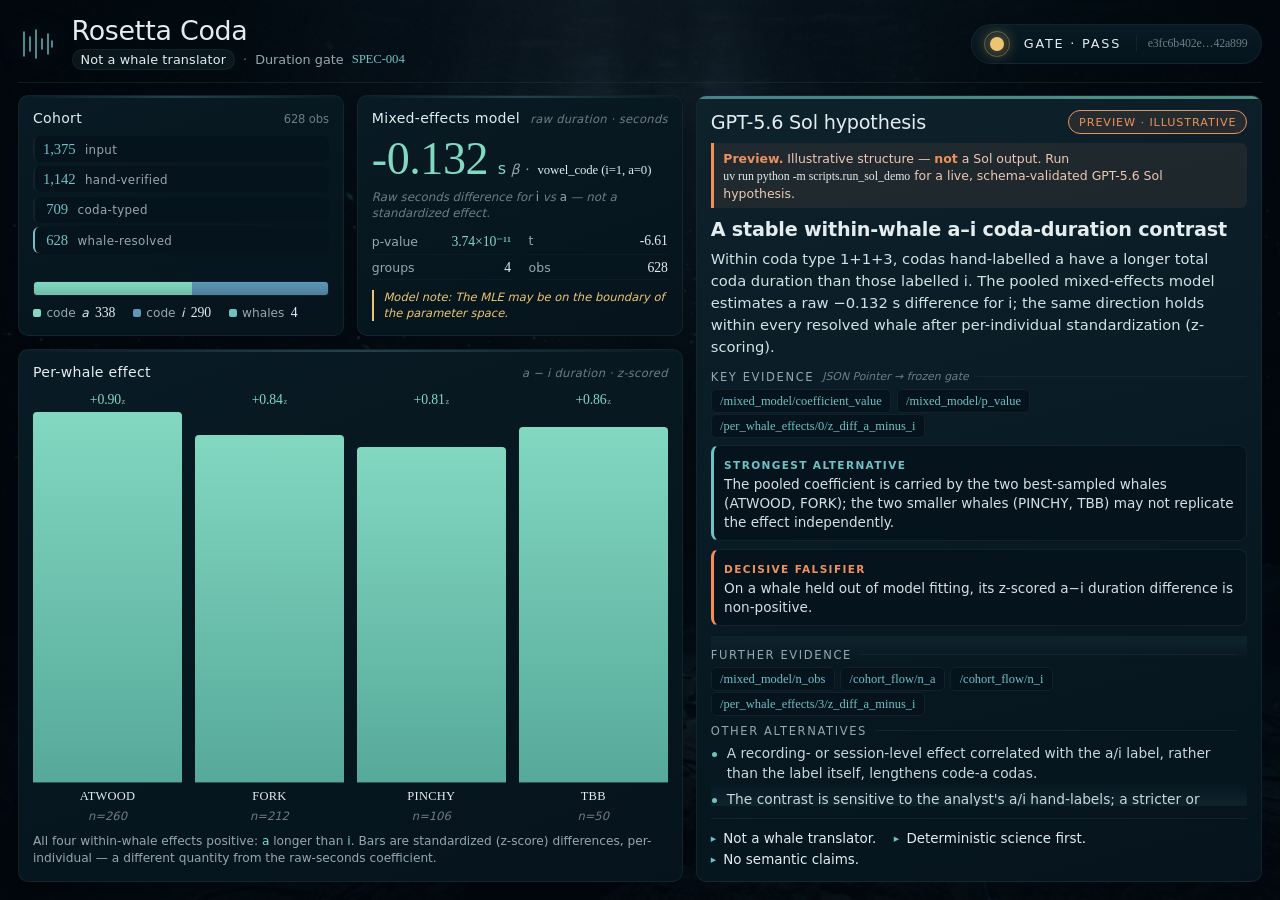
==== demo/index.html @ 7080b171 "feat(demo): Add SOL hypothesis demonstration" ====
<!DOCTYPE html>
<html lang="en">
<head>
  <meta charset="utf-8" />
  <meta name="viewport" content="width=device-width, initial-scale=1" />
  <title>Rosetta Coda — Duration Gate Instrument</title>
  <meta name="description" content="A deterministic duration-gate instrument for sperm-whale coda research. Not a whale translator." />
  <link rel="icon" href="data:image/svg+xml,%3Csvg xmlns='http://www.w3.org/2000/svg' viewBox='0 0 40 40'%3E%3Cg fill='none' stroke='%235fd0c4' stroke-width='2.4' stroke-linecap='round'%3E%3Cline x1='7' y1='9' x2='7' y2='31'/%3E%3Cline x1='15' y1='6' x2='15' y2='34'/%3E%3Cline x1='23' y1='14' x2='23' y2='26'/%3E%3Cline x1='31' y1='10' x2='31' y2='30'/%3E%3C/g%3E%3C/svg%3E" />
  <link rel="stylesheet" href="styles.css" />
</head>
<body>
  <!-- Ambient bioluminescent particles -->
  <div class="particles" aria-hidden="true">
    <span class="particle"></span><span class="particle"></span><span class="particle"></span>
    <span class="particle"></span><span class="particle"></span><span class="particle"></span>
    <span class="particle"></span><span class="particle"></span><span class="particle"></span>
    <span class="particle"></span><span class="particle"></span><span class="particle"></span>
    <span class="particle"></span><span class="particle"></span><span class="particle"></span>
  </div>
  <!-- Whale silhouette — subtle ocean ambiance -->
  <div class="whale-bg" aria-hidden="true"></div>

  <a class="skip-link" href="#hypothesis">Skip to hypothesis</a>

  <main class="instrument" aria-label="Rosetta Coda duration-gate instrument">
    <!-- ══ Masthead ══ -->
    <header class="masthead">
      <div class="ident">
        <span class="ident__mark" aria-hidden="true">
          <svg viewBox="0 0 40 40" width="40" height="40" aria-hidden="true" focusable="false">
            <g fill="none" stroke="currentColor" stroke-width="1.4" stroke-linecap="round">
              <line class="ct-line" x1="6"  y1="8" x2="6"  y2="32" />
              <line class="ct-line" x1="12" y1="13" x2="12" y2="27" />
              <line class="ct-line" x1="18" y1="6" x2="18" y2="34" />
              <line class="ct-line" x1="24" y1="15" x2="24" y2="25" />
              <line class="ct-line" x1="30" y1="10" x2="30" y2="30" />
              <line class="ct-line" x1="34" y1="17" x2="34" y2="23" />
            </g>
          </svg>
        </span>
        <div class="ident__text">
          <h1>Rosetta&nbsp;Coda</h1>
          <p class="ident__sub"><span class="ident__tag">Not a whale translator</span><span class="ident__sep" aria-hidden="true">·</span>Duration gate <span class="mono">SPEC-004</span></p>
        </div>
      </div>

      <div class="status" role="status" aria-live="polite">
        <span class="status__lamp-wrap" data-state="loading" id="lamp-wrap" aria-hidden="true">
          <span class="status__lamp" data-state="loading" aria-hidden="true"></span>
        </span>
        <span class="status__label" id="gate-state-label">Reading artifact…</span>
        <span class="status__hash mono" id="gate-hash" title="Frozen artifact SHA-256">—</span>
      </div>
    </header>

    <!-- ══ Evidence column ══ -->
    <section class="evidence" aria-label="Deterministic evidence">
      <!-- Cohort flow -->
      <article class="panel panel--cohort">
        <h2 class="panel__title">Cohort <span class="panel__meta mono" id="cohort-total">—</span></h2>
        <ol class="funnel" id="funnel" aria-label="Cohort filtering funnel">
          <li class="funnel__step is-skeleton"><span class="funnel__n mono">—</span><span class="funnel__k">input</span></li>
        </ol>
        <div class="split" aria-label="Vowel-code split of the analysed cohort">
          <div class="split__bar" id="split-bar" role="img" aria-label="Vowel split bar">
            <span class="split__seg split__seg--a" id="seg-a" style="flex:1"></span>
            <span class="split__seg split__seg--i" id="seg-i" style="flex:1"></span>
          </div>
          <dl class="split__legend">
            <div><dt><span class="dot dot--a"></span>code <em>a</em></dt><dd class="mono" id="n-a">—</dd></div>
            <div><dt><span class="dot dot--i"></span>code <em>i</em></dt><dd class="mono" id="n-i">—</dd></div>
            <div><dt><span class="dot dot--w"></span>whales</dt><dd class="mono" id="n-groups">—</dd></div>
          </dl>
        </div>
      </article>

      <!-- Mixed model -->
      <article class="panel panel--model">
        <h2 class="panel__title">Mixed-effects model <span class="panel__meta">raw duration · seconds</span></h2>
        <p class="coef">
          <span class="coef__value mono" id="coef-value">—</span>
          <span class="coef__unit"><span class="coef__s">s</span> β&nbsp;·&nbsp;<span id="coef-label" class="mono">vowel code</span></span>
        </p>
        <p class="coef__note">Raw seconds difference for <em>i</em> vs <em>a</em> — not a standardized effect.</p>
        <dl class="stats">
          <div><dt>p-value</dt><dd class="mono" id="p-value">—</dd></div>
          <div><dt>t</dt><dd class="mono" id="t-value">—</dd></div>
          <div><dt>groups</dt><dd class="mono" id="m-groups">—</dd></div>
          <div><dt>obs</dt><dd class="mono" id="m-obs">—</dd></div>
        </dl>
        <p class="warn" id="model-warn" hidden></p>
      </article>

      <!-- Per-whale effects -->
      <article class="panel panel--whales">
        <h2 class="panel__title">Per-whale effect <span class="panel__meta">a − i duration · z-scored</span></h2>
        <div class="whales" id="whales" aria-label="Within-whale a-minus-i standardized duration effects">
          <p class="empty">No whale effects loaded.</p>
        </div>
        <p class="whales__foot">All four within-whale effects positive: <em>a</em> longer than <em>i</em>. Bars are standardized (z-score) differences, per-individual — a different quantity from the raw-seconds coefficient.</p>
      </article>
    </section>

    <!-- ══ Hypothesis column ══ -->
    <section class="hypo" id="hypothesis" aria-label="GPT-5.6 Sol hypothesis">
      <div class="hypo__head">
        <h2>GPT-5.6&nbsp;Sol hypothesis</h2>
        <span class="hypo__origin" id="hypo-origin" data-origin="mock">Preview — no live Sol call yet</span>
      </div>

      <div class="hypo__pinned" id="hypo-pinned">
        <p class="empty">Awaiting evidence…</p>
      </div>

      <div class="hypo__detail" id="hypo-detail" aria-busy="true"></div>

      <div class="creed" aria-label="Instrument principles">
        <span>Not a whale translator.</span>
        <span>Deterministic science first.</span>
        <span>No semantic claims.</span>
      </div>
    </section>
  </main>

  <div class="toast" id="toast" role="alert" hidden></div>

  <script src="app.js" defer></script>
</body>
</html>
---- demo/styles.css ----
/* ══════════════════════════════════════════════════════════════════
   Rosetta Coda — duration-gate instrument
   Aesthetic: CETI-inspired deep ocean hydrophone station.
   Dark abyss, bioluminescent particles, sonar pulse lamp,
   animated click-train identity. Fits one 16:9 viewport.
   ════════════════════════════════════════════════════════════════════ */

:root {
  color-scheme: dark;

  /* Water column — CETI deep */
  --abyss:   oklch(0.12 0.022 240);
  --deep:    oklch(0.18 0.028 236);
  --panel:   oklch(0.21 0.030 234);
  --panel-2: oklch(0.24 0.032 232);
  --line:    oklch(0.30 0.025 230 / 0.5);

  /* Ink */
  --bone:  oklch(0.94 0.012 215);
  --muted: oklch(0.72 0.022 218);
  --faint: oklch(0.58 0.020 220);

  /* Signals — CETI ocean palette */
  --teal:    oklch(0.76 0.08 200);
  --foam:    oklch(0.82 0.09 175);
  --deepsea: oklch(0.65 0.075 235);
  --amber:   oklch(0.84 0.11 85);
  --coral:   oklch(0.74 0.13 48);

  --pass: var(--amber);
  --fail: var(--coral);

  --r: 10px;
  --pad: clamp(0.7rem, 1.1vw, 1.15rem);
  --gap: clamp(0.6rem, 1vw, 1rem);

  --display: "Inter", "SF Pro Display", -apple-system, BlinkMacSystemFont, system-ui, sans-serif;
  --body: "Inter", "SF Pro Text", -apple-system, BlinkMacSystemFont, system-ui, sans-serif;
  --mono: "SF Mono", "Cascadia Code", "Roboto Mono", ui-monospace;
}

* { box-sizing: border-box; }

html, body { height: 100%; }

body {
  margin: 0;
  font-family: var(--body);
  color: var(--bone);
  background: var(--abyss);
  background-attachment: fixed;
  -webkit-font-smoothing: antialiased;
  text-rendering: optimizeLegibility;
  overflow: hidden;
  position: relative;
}
/* Ocean background image layer */
body::before {
  content: ""; position: fixed; inset: 0;
  background:
    linear-gradient(180deg, oklch(0.12 0.022 240 / 0.7) 0%, oklch(0.12 0.022 240 / 0.85) 100%),
    url("assets/ocean-bg.png") center / cover no-repeat;
  z-index: 0;
  pointer-events: none;
}

/* ── Ambient bioluminescent particles ────────────────────────── */
.particles { position: fixed; inset: 0; pointer-events: none; z-index: 0;
  overflow: hidden; will-change: transform; }

/* Whale silhouette — subtle ambient element */
.whale-bg {
  position: fixed; inset: 0; pointer-events: none; z-index: 0;
  background: url("assets/whale-silhouette.png") right bottom / min(50vw, 600px) auto no-repeat;
  opacity: 0.07;
  mix-blend-mode: screen;
}
.particle {
  position: absolute;
  width: 3px; height: 3px;
  border-radius: 50%;
  background: oklch(0.76 0.08 200 / 0.35);
  box-shadow: 0 0 6px 2px oklch(0.76 0.08 200 / 0.15);
  will-change: transform;
  animation: drift linear infinite;
}
.particle:nth-child(1)  { left: 12%;  animation-duration: 22s; animation-delay: 0s;  bottom: -5%; }
.particle:nth-child(2)  { left: 25%;  animation-duration: 28s; animation-delay: 2s;  bottom: -5%; }
.particle:nth-child(3)  { left: 40%;  animation-duration: 19s; animation-delay: 5s;  bottom: -5%; }
.particle:nth-child(4)  { left: 55%;  animation-duration: 31s; animation-delay: 1s;  bottom: -5%; }
.particle:nth-child(5)  { left: 68%;  animation-duration: 24s; animation-delay: 7s;  bottom: -5%; }
.particle:nth-child(6)  { left: 80%;  animation-duration: 27s; animation-delay: 3s;  bottom: -5%; }
.particle:nth-child(7)  { left: 35%;  animation-duration: 20s; animation-delay: 9s;  bottom: -5%; }
.particle:nth-child(8)  { left: 72%;  animation-duration: 26s; animation-delay: 4s;  bottom: -5%; }
.particle:nth-child(9)  { left: 50%;  animation-duration: 30s; animation-delay: 6s;  bottom: -5%; }
.particle:nth-child(10) { left: 90%;  animation-duration: 23s; animation-delay: 8s;  bottom: -5%; width: 2px; height: 2px; }
.particle:nth-child(11) { left: 18%;  animation-duration: 25s; animation-delay: 11s; bottom: -5%; width: 4px; height: 4px; }
.particle:nth-child(12) { left: 62%;  animation-duration: 29s; animation-delay: 10s; bottom: -5%; }
.particle:nth-child(13) { left: 8%;   animation-duration: 21s; animation-delay: 13s; bottom: -5%; width: 2px; height: 2px; }
.particle:nth-child(14) { left: 45%;  animation-duration: 32s; animation-delay: 12s; bottom: -5%; }
.particle:nth-child(15) { left: 85%;  animation-duration: 18s; animation-delay: 15s; bottom: -5%; width: 2px; height: 2px; }

@keyframes drift {
  0%   { transform: translateY(0) translateX(0); opacity: 0; }
  10%  { opacity: 1; }
  90%  { opacity: 0.6; }
  100% { transform: translateY(-110vh) translateX(40px); opacity: 0; }
}

.mono { font-family: var(--mono); font-feature-settings: "tnum" 1; letter-spacing: -0.01em; }

.skip-link {
  position: absolute; left: 0.5rem; top: -3rem;
  background: var(--panel); color: var(--bone);
  padding: 0.5rem 0.85rem; border-radius: var(--r);
  z-index: 20; transition: top 0.16s ease;
}
.skip-link:focus { top: 0.5rem; }

/* ── Instrument grid ─────────────────────────────────────────────── */
.instrument {
  height: 100vh;
  height: 100dvh;
  padding: clamp(0.7rem, 1.4vw, 1.35rem);
  display: grid;
  grid-template-columns: minmax(0, 1.08fr) minmax(0, 0.92fr);
  grid-template-rows: auto minmax(0, 1fr);
  grid-template-areas:
    "mast mast"
    "evid hypo";
  gap: var(--gap);
  max-width: 1680px;
  margin-inline: auto;
  position: relative;
  z-index: 1;
}

/* ── Masthead ────────────────────────────────────────────────────── */
.masthead {
  grid-area: mast;
  display: flex; align-items: center; justify-content: space-between;
  gap: 1rem;
  padding-bottom: clamp(0.4rem, 0.9vw, 0.8rem);
  border-bottom: 1px solid var(--line);
}
.ident { display: flex; align-items: center; gap: 0.85rem; }

/* Animated click-train logo */
.ident__mark { color: var(--teal); display: grid; place-items: center;
  filter: drop-shadow(0 0 14px oklch(0.76 0.08 200 / 0.3)); }
.ident__mark .ct-line {
  stroke: currentColor;
  stroke-width: 1.4;
  stroke-linecap: round;
  animation: clickTrain 2s ease-in-out infinite;
}
.ident__mark .ct-line:nth-child(1) { animation-delay: 0s; }
.ident__mark .ct-line:nth-child(2) { animation-delay: 0.15s; }
.ident__mark .ct-line:nth-child(3) { animation-delay: 0.3s; }
.ident__mark .ct-line:nth-child(4) { animation-delay: 0.45s; }
.ident__mark .ct-line:nth-child(5) { animation-delay: 0.6s; }
.ident__mark .ct-line:nth-child(6) { animation-delay: 0.75s; }

@keyframes clickTrain {
  0%, 100% { opacity: 0.35; stroke-width: 1.2; }
  25%      { opacity: 1;    stroke-width: 1.8; filter: drop-shadow(0 0 6px currentColor); }
  50%      { opacity: 0.35; stroke-width: 1.2; }
}

.ident__text h1 {
  font-family: var(--display);
  font-weight: 500; font-size: clamp(1.25rem, 2.1vw, 1.9rem);
  line-height: 1; margin: 0; letter-spacing: -0.01em;
}
.ident__sub { margin: 0.28rem 0 0; color: var(--muted);
  font-size: clamp(0.8rem, 0.95vw, 0.9rem);
  display: flex; align-items: center; gap: 0.5rem; flex-wrap: wrap; }
.ident__sub .mono { color: var(--teal); }
.ident__tag {
  color: var(--bone); font-weight: 500;
  padding: 0.12rem 0.5rem; border-radius: 999px;
  border: 1px solid var(--line); background: oklch(0.76 0.08 200 / 0.08);
  letter-spacing: 0.01em;
}
.ident__sep { color: var(--faint); }

.status {
  display: flex; align-items: center; gap: 0.9rem;
  padding: 0.45rem 0.85rem;
  background: linear-gradient(var(--panel), var(--deep));
  border: 1px solid var(--line); border-radius: 999px;
  position: relative; overflow: hidden;
}
/* Sonar pulse rings */
.status__lamp-wrap { position: relative; width: 24px; height: 24px;
  display: grid; place-items: center; flex: none; }
.status__lamp-wrap::before,
.status__lamp-wrap::after {
  content: ""; position: absolute;
  width: 100%; height: 100%;
  border-radius: 50%;
  border: 1.5px solid transparent;
  pointer-events: none;
}
.status__lamp-wrap[data-state="loading"]::before {
  border-color: oklch(0.76 0.08 200 / 0.3);
  animation: sonarRing 2.4s ease-out infinite;
}
.status__lamp-wrap[data-state="loading"]::after {
  border-color: oklch(0.76 0.08 200 / 0.15);
  animation: sonarRing 2.4s ease-out infinite 0.8s;
}
.status__lamp-wrap[data-state="pass"]::before {
  border-color: oklch(0.84 0.11 85 / 0.25);
  animation: sonarRing 3s ease-out infinite;
}
.status__lamp-wrap[data-state="pass"]::after {
  border-color: oklch(0.84 0.11 85 / 0.12);
  animation: sonarRing 3s ease-out infinite 1s;
}

@keyframes sonarRing {
  0%   { transform: scale(0.8); opacity: 1; }
  100% { transform: scale(3);   opacity: 0; }
}

.status__lamp {
  width: 14px; height: 14px; border-radius: 50%;
  background: var(--muted);
  position: relative; z-index: 1;
}
.status__lamp[data-state="pass"] {
  background: var(--pass);
  box-shadow: 0 0 16px 2px oklch(0.84 0.11 85 / 0.6);
  animation: pulse 2.6s ease-in-out infinite;
}
.status__lamp[data-state="fail"] {
  background: var(--fail);
  box-shadow: 0 0 16px 2px oklch(0.74 0.13 48 / 0.6);
}
.status__lamp[data-state="loading"] {
  background: var(--teal);
  box-shadow: 0 0 16px 2px oklch(0.76 0.08 200 / 0.5);
  animation: blink 1.1s steps(2) infinite;
}
.status__label {
  font-size: 0.8rem; letter-spacing: 0.14em; text-transform: uppercase;
  color: var(--bone); font-weight: 500;
}
.status__hash {
  font-size: 0.74rem; color: var(--faint);
  padding-left: 0.7rem; border-left: 1px solid var(--line);
}

@keyframes pulse { 0%, 100% { opacity: 1; } 50% { opacity: 0.55; } }
@keyframes blink { 0% { opacity: 0.3; } 100% { opacity: 1; } }

/* ══ Evidence column ══ */
.evidence {
  grid-area: evid;
  display: grid;
  grid-template-columns: 1fr 1fr;
  grid-template-rows: auto 1fr;
  grid-template-areas:
    "cohort model"
    "whales whales";
  gap: var(--gap);
  min-height: 0;
}
.panel--cohort { grid-area: cohort; }
.panel--model  { grid-area: model; }
.panel--whales { grid-area: whales; }

.panel {
  background: linear-gradient(160deg, var(--panel) 0%, var(--deep) 100%);
  border: 1px solid var(--line);
  border-radius: var(--r);
  padding: var(--pad);
  min-height: 0;
  display: flex; flex-direction: column;
  position: relative;
  backdrop-filter: blur(4px);
}
.panel::before {
  content: ""; position: absolute; inset: 0 0 auto 0; height: 2px;
  background: linear-gradient(90deg, transparent, var(--teal), transparent);
  opacity: 0.25; border-radius: var(--r) var(--r) 0 0;
}
.panel__title {
  margin: 0 0 0.6rem;
  font-family: var(--display); font-weight: 500;
  font-size: clamp(0.82rem, 1.1vw, 0.98rem);
  letter-spacing: 0.02em; color: var(--bone);
  display: flex; align-items: baseline; justify-content: space-between; gap: 0.5rem;
}
.panel__meta { color: var(--faint); font-size: 0.72rem; font-weight: 400;
  font-family: var(--body); font-style: italic; }
.panel__title .mono { font-style: normal; }

/* Cohort funnel */
.funnel { list-style: none; margin: 0 0 0.7rem; padding: 0;
  display: grid; gap: 0.28rem; }
.funnel__step {
  display: grid; grid-template-columns: auto 1fr; align-items: baseline;
  gap: 0.6rem; padding: 0.28rem 0.5rem;
  background: var(--deep); border-radius: 6px;
  border-left: 2px solid var(--line);
}
.funnel__step[data-terminal] { border-left-color: var(--teal); }
.funnel__n { font-size: 0.92rem; color: var(--teal); text-align: right; min-width: 3.4ch; }
.funnel__k { font-size: 0.74rem; color: var(--muted); text-transform: lowercase; letter-spacing: 0.03em; }
.funnel__step.is-skeleton {
  opacity: 0.4;
  position: relative; overflow: hidden;
}
.funnel__step.is-skeleton::after {
  content: ""; position: absolute; inset: 0;
  background: linear-gradient(90deg,
    transparent 0%,
    oklch(0.40 0.03 222 / 0.15) 50%,
    transparent 100%);
  animation: skeletonShimmer 1.8s ease-in-out infinite;
}
@keyframes skeletonShimmer {
  0%   { transform: translateX(-100%); }
  100% { transform: translateX(100%); }
}

/* Vowel split */
.split { margin-top: auto; }
.split__bar { display: flex; height: 15px; border-radius: 4px; overflow: hidden;
  border: 1px solid var(--line); background: var(--deep); }
.split__seg { display: block; height: 100%; }
.split__seg--a { background: linear-gradient(var(--foam), oklch(0.74 0.085 175)); }
.split__seg--i { background: linear-gradient(var(--deepsea), oklch(0.57 0.07 235)); }
.split__legend { display: flex; gap: 1.1rem; margin: 0.55rem 0 0; }
.split__legend div { display: flex; align-items: baseline; gap: 0.4rem; }
.split__legend dt { display: flex; align-items: center; gap: 0.34rem; margin: 0;
  color: var(--muted); font-size: 0.76rem; }
.split__legend dt em { font-style: italic; color: var(--bone); }
.split__legend dd { margin: 0; font-size: 0.86rem; color: var(--bone); }
.dot { width: 8px; height: 8px; border-radius: 2px; display: inline-block; }
.dot--a { background: var(--foam); }
.dot--i { background: var(--deepsea); }
.dot--w { background: var(--teal); }

/* Mixed model */
.coef { margin: 0.1rem 0 0.7rem; display: flex; align-items: baseline; gap: 0.6rem; flex-wrap: wrap; }
.coef__value {
  font-size: clamp(1.9rem, 3.6vw, 3rem); line-height: 0.9;
  color: var(--foam); font-weight: 500;
}
.coef__unit { color: var(--muted); font-size: 0.86rem; font-style: italic;
  display: flex; align-items: baseline; gap: 0.3rem; flex-wrap: wrap; }
.coef__unit #coef-label { color: var(--bone); font-style: normal; font-size: 0.8rem; }
.coef__s { color: var(--foam); font-style: normal; font-weight: 500; font-size: 1rem; }
.coef__note { margin: 0 0 0.7rem; font-size: 0.74rem; color: var(--faint);
  font-style: italic; line-height: 1.35; }
.coef__note em { color: var(--muted); font-style: normal; }
.stats { display: grid; grid-template-columns: 1fr 1fr; gap: 0.35rem 1.1rem; margin: 0; }
.stats div { display: flex; align-items: baseline; justify-content: space-between;
  border-bottom: 1px dotted var(--line); padding-bottom: 0.2rem; }
.stats dt { color: var(--muted); font-size: 0.78rem; }
.stats dd { margin: 0; color: var(--bone); font-size: 0.86rem; }
.stats dd.sig { color: var(--foam); }
.warn {
  margin: 0.6rem 0 0; font-size: 0.72rem; color: var(--amber);
  font-style: italic; line-height: 1.35;
  padding-left: 0.6rem; border-left: 2px solid var(--amber);
}

/* Per-whale */
.whales { display: grid; grid-template-columns: repeat(4, 1fr); gap: 0.8rem;
  align-items: end; flex: 1; min-height: 0; margin-top: 0.2rem; }
.whale { display: flex; flex-direction: column; justify-content: flex-end;
  height: 100%; gap: 0.35rem; text-align: center; }
.whale__val { font-family: var(--mono); font-size: 0.86rem; color: var(--foam);
  font-weight: 500; line-height: 1; }
.whale__z { font-size: 0.62em; color: var(--muted); margin-left: 0.08em; }
.whale__track { flex: 1; display: flex; align-items: flex-end; min-height: 0;
  border-bottom: 1px solid oklch(0.76 0.08 200 / 0.35); }
.whale__fill {
  width: 100%; border-radius: 4px 4px 0 0;
  background: linear-gradient(var(--foam), oklch(0.68 0.085 180));
  transform-origin: bottom; transform: scaleY(0);
  animation: grow 0.9s cubic-bezier(0.16, 1, 0.3, 1) forwards;
}
.whale__id { font-family: var(--mono); font-size: 0.78rem; color: var(--bone);
  letter-spacing: 0.02em; }
.whale__n { font-size: 0.72rem; color: var(--faint); font-style: italic; }
.whales__foot { margin: 0.6rem 0 0; font-size: 0.76rem; color: var(--muted);
  line-height: 1.4; }
.whales__foot em { color: var(--foam); font-style: normal; }

@keyframes grow { to { transform: scaleY(1); } }

/* ══ Hypothesis column ══ */
.hypo {
  grid-area: hypo;
  display: flex; flex-direction: column; min-height: 0;
  background:
    linear-gradient(165deg, var(--panel-2) 0%, var(--deep) 100%);
  border: 1px solid var(--line);
  border-radius: var(--r);
  padding: var(--pad);
  position: relative; overflow: hidden;
  backdrop-filter: blur(4px);
}
.hypo::before {
  content: ""; position: absolute; inset: 0 0 auto 0; height: 3px;
  background: linear-gradient(90deg, var(--teal), var(--foam));
  opacity: 0.6;
}
.hypo__head { display: flex; align-items: center; justify-content: space-between;
  gap: 0.7rem; margin-bottom: 0.55rem; flex-wrap: nowrap; flex: none; }
.hypo__head h2 { margin: 0; font-family: var(--display); font-weight: 500;
  font-size: clamp(1rem, 1.5vw, 1.3rem); letter-spacing: -0.01em; }
.hypo__origin {
  font-size: 0.7rem; letter-spacing: 0.08em; text-transform: uppercase;
  padding: 0.28rem 0.6rem; border-radius: 999px; font-weight: 500;
  white-space: nowrap;
}
.hypo__origin[data-origin="mock"] {
  color: var(--coral); border: 1px solid var(--coral);
  background: oklch(0.74 0.13 48 / 0.1);
}
.hypo__origin[data-origin="live"] {
  color: var(--amber); border: 1px solid var(--amber);
  background: oklch(0.84 0.11 85 / 0.1);
}

/* Pinned region — head, claim title/text, compact preview. Never scrolls. */
.hypo__pinned { flex: none; }

/* Scrollable region with shadow indicator */
.hypo__detail {
  flex: 1; min-height: 0; overflow-y: auto;
  padding-right: 0.6rem; margin-top: 0.6rem;
  scrollbar-width: thin; scrollbar-color: var(--line) transparent;
  background:
    linear-gradient(var(--panel-2) 20%, transparent),
    linear-gradient(transparent, var(--panel-2) 80%) 0 100%,
    linear-gradient(transparent, var(--panel-2)) 0 100%;
  background-repeat: no-repeat;
  background-size: 100% 24px, 100% 24px;
  background-attachment: local, scroll;
}
.hypo__detail::-webkit-scrollbar { width: 6px; }
.hypo__detail::-webkit-scrollbar-thumb { background: var(--line); border-radius: 3px; }

.claim { margin: 0 0 0.7rem; }
.claim__title { font-family: var(--display); font-size: clamp(1.05rem, 1.5vw, 1.32rem);
  font-weight: 600; margin: 0 0 0.4rem; color: var(--bone); line-height: 1.2;
  letter-spacing: -0.01em; }
.claim__text { margin: 0; font-size: clamp(0.9rem, 1.15vw, 1.02rem);
  line-height: 1.5; color: oklch(0.9 0.015 215); }

/* Pinned key evidence + key points (above the fold) */
.keyrefs { margin-top: 0.75rem; }
.keypoints { margin-top: 0.7rem; display: grid; gap: 0.5rem; }
.keypoint {
  padding: 0.5rem 0.65rem; border-radius: 8px;
  background: var(--deep); border: 1px solid var(--line);
  border-left-width: 3px;
}
.keypoint--alt  { border-left-color: var(--teal); }
.keypoint--fals { border-left-color: var(--coral); }
.keypoint__tag {
  display: inline-block; font-size: 0.66rem; letter-spacing: 0.13em;
  text-transform: uppercase; font-weight: 600; margin-bottom: 0.25rem;
}
.keypoint--alt  .keypoint__tag { color: var(--teal); }
.keypoint--fals .keypoint__tag { color: var(--coral); }
.keypoint p { margin: 0; font-size: clamp(0.85rem, 1.05vw, 0.95rem);
  line-height: 1.4; color: oklch(0.9 0.015 215); }

.hblock { margin-top: 0.75rem; }
.hblock__label {
  font-size: 0.72rem; letter-spacing: 0.14em; text-transform: uppercase;
  color: var(--muted); margin: 0 0 0.4rem; display: flex; align-items: center; gap: 0.5rem;
}
.hblock__label::after { content: ""; flex: 1; height: 1px; background: var(--line); }
.hblock__hint { text-transform: none; letter-spacing: 0; font-size: 0.68rem;
  color: var(--faint); font-style: italic; }

.refs { display: flex; flex-wrap: wrap; gap: 0.35rem; margin: 0; padding: 0; list-style: none; }
.refs code {
  font-family: var(--mono); font-size: 0.78rem;
  background: var(--deep); color: var(--teal);
  padding: 0.24rem 0.52rem; border-radius: 5px;
  border: 1px solid var(--line);
}
.hlist { margin: 0.35rem 0 0; padding: 0; list-style: none; display: grid; gap: 0.35rem; }
.hlist li { font-size: 0.86rem; line-height: 1.45; color: oklch(0.87 0.015 215);
  padding-left: 1rem; position: relative; }
.hlist li::before { content: ""; position: absolute; left: 0.1rem; top: 0.6em;
  width: 5px; height: 5px; border-radius: 50%; }
.hlist--alt li::before   { background: var(--teal); }
.hlist--fals li::before  { background: var(--coral); }
.hlist--limit li::before { background: var(--faint); }

.meta-row { display: flex; gap: 0.5rem; flex-wrap: wrap; margin-top: 0.7rem; }
.chip { font-size: 0.74rem; color: var(--muted);
  background: var(--deep); border: 1px solid var(--line);
  border-radius: 6px; padding: 0.26rem 0.55rem; }
.chip strong { color: var(--bone); font-weight: 500; }

/* Creed */
.creed {
  margin-top: 0.75rem; padding-top: 0.7rem; border-top: 1px solid var(--line);
  display: flex; flex-wrap: wrap; gap: 0.4rem 1.1rem;
}
.creed span {
  font-family: var(--display); font-size: clamp(0.82rem, 1.05vw, 0.96rem);
  color: var(--bone); font-weight: 500; display: flex; align-items: center; gap: 0.45rem;
}
.creed span::before { content: "▸"; color: var(--teal); font-size: 0.8em; }

/* Preview note — compact single strip */
.preview-note {
  font-size: 0.78rem; line-height: 1.4; color: oklch(0.86 0.05 48);
  padding: 0.4rem 0.6rem; margin: 0 0 0.6rem;
  border-left: 3px solid var(--coral);
  background: oklch(0.74 0.13 48 / 0.08);
  border-radius: 0 6px 6px 0;
}
.preview-note strong { color: var(--coral); }
.preview-note code { font-family: var(--mono); font-size: 0.74rem; color: var(--bone);
  white-space: nowrap; }

/* States */
.empty { color: var(--faint); font-style: italic; font-size: 0.85rem; margin: 0.5rem 0; }
.error-box {
  color: var(--coral); font-size: 0.85rem; line-height: 1.5;
  padding: 0.7rem 0.85rem; border: 1px solid var(--coral);
  border-radius: var(--r); background: oklch(0.74 0.13 48 / 0.08);
}
.error-box code { font-family: var(--mono); font-size: 0.78rem; }

.toast {
  position: fixed; bottom: 1rem; left: 50%; transform: translateX(-50%);
  background: var(--panel); color: var(--bone);
  border: 1px solid var(--coral); border-radius: var(--r);
  padding: 0.6rem 1rem; font-size: 0.82rem; z-index: 30;
  box-shadow: 0 8px 30px oklch(0 0 0 / 0.4);
}

/* Focus visibility */
:focus-visible { outline: 2px solid var(--teal); outline-offset: 2px; border-radius: 3px; }

/* ── Fallbacks for short / narrow viewports ──────────────────────── */
@media (max-height: 620px), (max-width: 860px) {
  body { overflow: auto; }
  .instrument { height: auto; min-height: 100dvh; grid-template-columns: 1fr;
    grid-template-areas: "mast" "evid" "hypo"; }
  .evidence { grid-template-columns: 1fr; grid-template-areas: "cohort" "model" "whales"; }
  .whales { min-height: 200px; }
  /* On a stacked layout the hypothesis detail flows with the page rather than
     scrolling inside a short box — everything stays reachable. */
  .hypo { overflow: visible; }
  .hypo__detail { overflow: visible; max-height: none; background: none; }
}
@media (max-width: 520px) {
  .stats, .evidence { grid-template-columns: 1fr; }
  .whales { grid-template-columns: repeat(2, 1fr); min-height: 300px; row-gap: 1.4rem; }
  .masthead { flex-direction: column; align-items: flex-start; gap: 0.7rem; }
  .status { align-self: stretch; justify-content: flex-start; }
}

/* ── Reduced motion ──────────────────────────────────────────────── */
@media (prefers-reduced-motion: reduce) {
  *, *::before, *::after {
    animation-duration: 0.001ms !important;
    animation-iteration-count: 1 !important;
    transition-duration: 0.001ms !important;
  }
  .particles { display: none; }
  .whale-bg { display: none; }
  .whale__fill { transform: scaleY(1); }
  .status__lamp[data-state="pass"],
  .status__lamp[data-state="loading"] { animation: none; }
  .status__lamp-wrap::before,
  .status__lamp-wrap::after { animation: none !important; display: none; }
  .ident__mark .ct-line { animation: none; opacity: 0.7; }
}
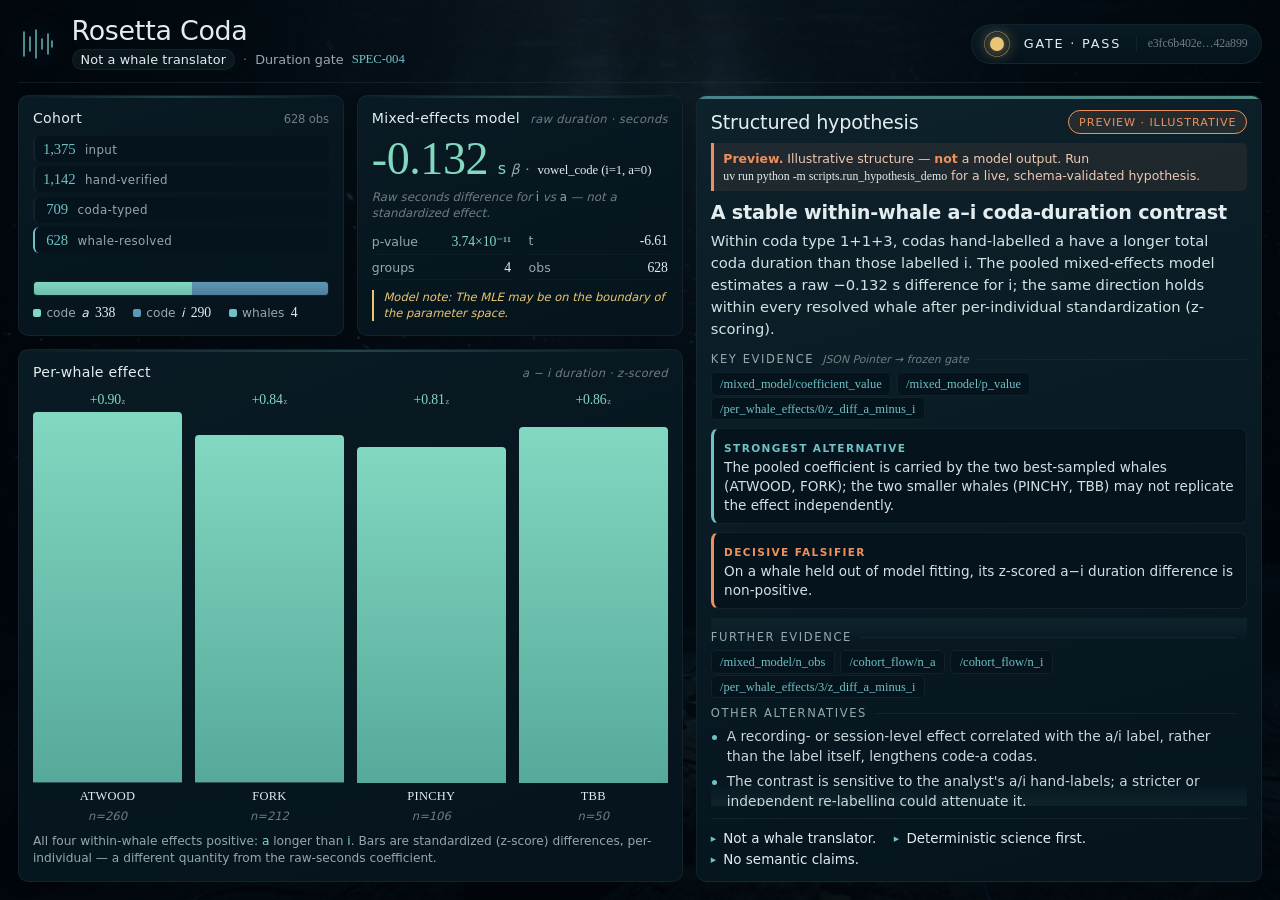
==== commit b1c5bbcc: "refactor: generalize hypothesis demo naming beyond SOL Drops the SOL-specific names now that the sta" ====
--- a/demo/index.html
+++ b/demo/index.html
@@ -102,10 +102,10 @@
     </section>
 
     <!-- ══ Hypothesis column ══ -->
-    <section class="hypo" id="hypothesis" aria-label="GPT-5.6 Sol hypothesis">
+    <section class="hypo" id="hypothesis" aria-label="Structured hypothesis">
       <div class="hypo__head">
-        <h2>GPT-5.6&nbsp;Sol hypothesis</h2>
-        <span class="hypo__origin" id="hypo-origin" data-origin="mock">Preview — no live Sol call yet</span>
+        <h2>Structured hypothesis</h2>
+        <span class="hypo__origin" id="hypo-origin" data-origin="mock">Preview — no live model call yet</span>
       </div>
 
       <div class="hypo__pinned" id="hypo-pinned">
--- a/demo/styles.css
+++ b/demo/styles.css
@@ -81,24 +81,24 @@
   border-radius: 50%;
   background: oklch(0.76 0.08 200 / 0.35);
   box-shadow: 0 0 6px 2px oklch(0.76 0.08 200 / 0.15);
-  will-change: transform;
-  animation: drift linear infinite;
-}
-.particle:nth-child(1)  { left: 12%;  animation-duration: 22s; animation-delay: 0s;  bottom: -5%; }
+  will-change: transform, opacity;
+  animation: drift ease-out infinite;
+}
+.particle:nth-child(1)  { left: 12%;  animation-duration: 24s; animation-delay: 0s;  bottom: -5%; }
 .particle:nth-child(2)  { left: 25%;  animation-duration: 28s; animation-delay: 2s;  bottom: -5%; }
-.particle:nth-child(3)  { left: 40%;  animation-duration: 19s; animation-delay: 5s;  bottom: -5%; }
-.particle:nth-child(4)  { left: 55%;  animation-duration: 31s; animation-delay: 1s;  bottom: -5%; }
+.particle:nth-child(3)  { left: 40%;  animation-duration: 22s; animation-delay: 5s;  bottom: -5%; }
+.particle:nth-child(4)  { left: 55%;  animation-duration: 26s; animation-delay: 1s;  bottom: -5%; }
 .particle:nth-child(5)  { left: 68%;  animation-duration: 24s; animation-delay: 7s;  bottom: -5%; }
 .particle:nth-child(6)  { left: 80%;  animation-duration: 27s; animation-delay: 3s;  bottom: -5%; }
-.particle:nth-child(7)  { left: 35%;  animation-duration: 20s; animation-delay: 9s;  bottom: -5%; }
+.particle:nth-child(7)  { left: 35%;  animation-duration: 21s; animation-delay: 9s;  bottom: -5%; }
 .particle:nth-child(8)  { left: 72%;  animation-duration: 26s; animation-delay: 4s;  bottom: -5%; }
-.particle:nth-child(9)  { left: 50%;  animation-duration: 30s; animation-delay: 6s;  bottom: -5%; }
+.particle:nth-child(9)  { left: 50%;  animation-duration: 25s; animation-delay: 6s;  bottom: -5%; }
 .particle:nth-child(10) { left: 90%;  animation-duration: 23s; animation-delay: 8s;  bottom: -5%; width: 2px; height: 2px; }
-.particle:nth-child(11) { left: 18%;  animation-duration: 25s; animation-delay: 11s; bottom: -5%; width: 4px; height: 4px; }
-.particle:nth-child(12) { left: 62%;  animation-duration: 29s; animation-delay: 10s; bottom: -5%; }
-.particle:nth-child(13) { left: 8%;   animation-duration: 21s; animation-delay: 13s; bottom: -5%; width: 2px; height: 2px; }
-.particle:nth-child(14) { left: 45%;  animation-duration: 32s; animation-delay: 12s; bottom: -5%; }
-.particle:nth-child(15) { left: 85%;  animation-duration: 18s; animation-delay: 15s; bottom: -5%; width: 2px; height: 2px; }
+.particle:nth-child(11) { left: 18%;  animation-duration: 20s; animation-delay: 11s; bottom: -5%; width: 4px; height: 4px; }
+.particle:nth-child(12) { left: 62%;  animation-duration: 28s; animation-delay: 10s; bottom: -5%; }
+.particle:nth-child(13) { left: 8%;   animation-duration: 22s; animation-delay: 13s; bottom: -5%; width: 2px; height: 2px; }
+.particle:nth-child(14) { left: 45%;  animation-duration: 27s; animation-delay: 12s; bottom: -5%; }
+.particle:nth-child(15) { left: 85%;  animation-duration: 21s; animation-delay: 15s; bottom: -5%; width: 2px; height: 2px; }
 
 @keyframes drift {
   0%   { transform: translateY(0) translateX(0); opacity: 0; }
@@ -162,9 +162,9 @@
 .ident__mark .ct-line:nth-child(6) { animation-delay: 0.75s; }
 
 @keyframes clickTrain {
-  0%, 100% { opacity: 0.35; stroke-width: 1.2; }
-  25%      { opacity: 1;    stroke-width: 1.8; filter: drop-shadow(0 0 6px currentColor); }
-  50%      { opacity: 0.35; stroke-width: 1.2; }
+  0%, 100% { opacity: 0.35; }
+  25%      { opacity: 1; }
+  50%      { opacity: 0.35; }
 }
 
 .ident__text h1 {
@@ -201,6 +201,7 @@
   border-radius: 50%;
   border: 1.5px solid transparent;
   pointer-events: none;
+  will-change: transform, opacity;
 }
 .status__lamp-wrap[data-state="loading"]::before {
   border-color: oklch(0.76 0.08 200 / 0.3);
@@ -252,7 +253,7 @@
   padding-left: 0.7rem; border-left: 1px solid var(--line);
 }
 
-@keyframes pulse { 0%, 100% { opacity: 1; } 50% { opacity: 0.55; } }
+@keyframes pulse { 0%, 100% { opacity: 1; } 50% { opacity: 0.5; } }
 @keyframes blink { 0% { opacity: 0.3; } 100% { opacity: 1; } }
 
 /* ══ Evidence column ══ */
@@ -319,7 +320,8 @@
     transparent 0%,
     oklch(0.40 0.03 222 / 0.15) 50%,
     transparent 100%);
-  animation: skeletonShimmer 1.8s ease-in-out infinite;
+  will-change: transform;
+  animation: skeletonShimmer 1.6s cubic-bezier(0.4, 0, 0.2, 1) infinite;
 }
 @keyframes skeletonShimmer {
   0%   { transform: translateX(-100%); }
@@ -383,6 +385,7 @@
   width: 100%; border-radius: 4px 4px 0 0;
   background: linear-gradient(var(--foam), oklch(0.68 0.085 180));
   transform-origin: bottom; transform: scaleY(0);
+  will-change: transform;
   animation: grow 0.9s cubic-bezier(0.16, 1, 0.3, 1) forwards;
 }
 .whale__id { font-family: var(--mono); font-size: 0.78rem; color: var(--bone);
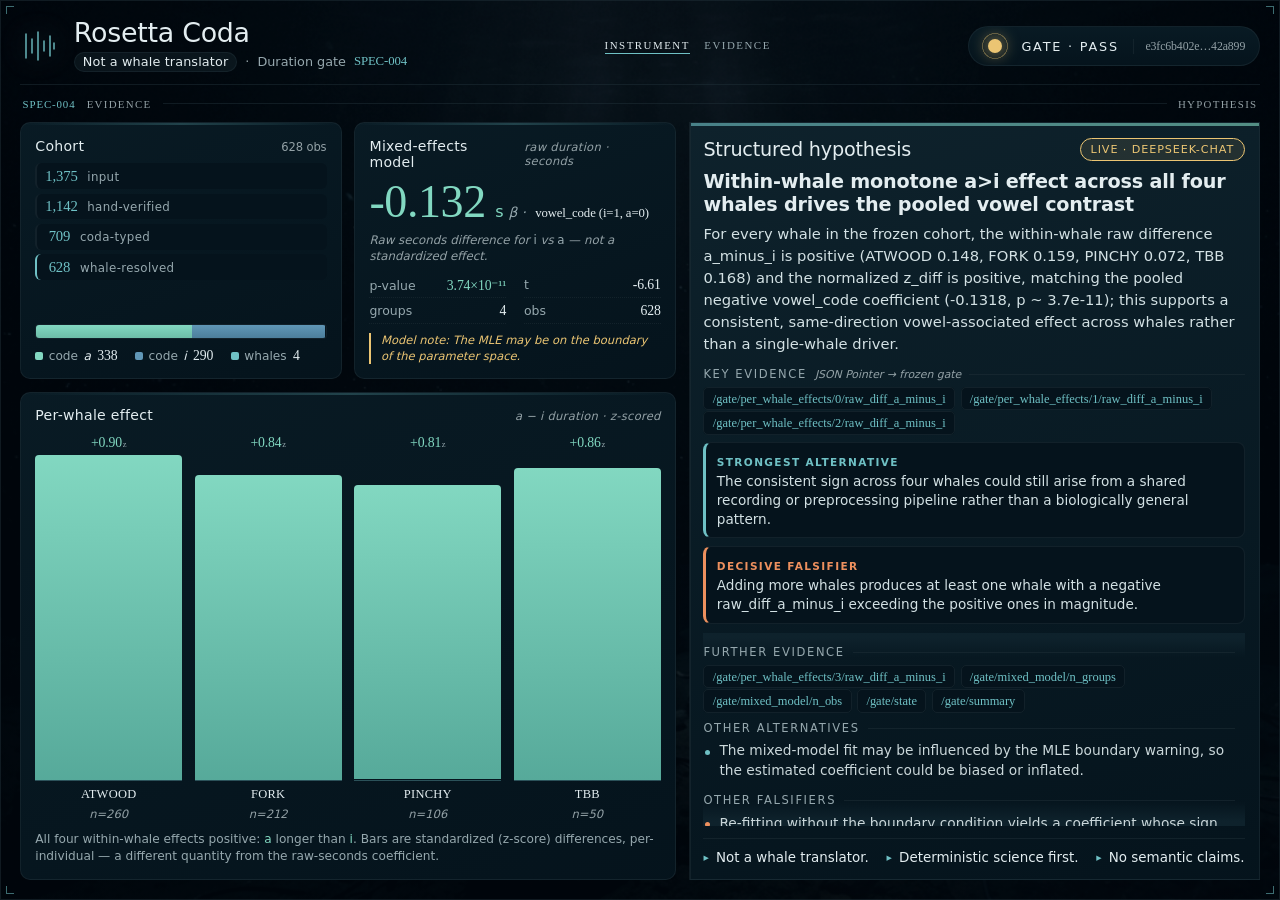
==== commit 8b1302b1: "feat: put the instrument on / and the paper on /evidence Vercel strips trailing slashes, so relative" ====
--- a/demo/index.html
+++ b/demo/index.html
@@ -3,127 +3,12 @@
 <head>
   <meta charset="utf-8" />
   <meta name="viewport" content="width=device-width, initial-scale=1" />
+  <meta http-equiv="refresh" content="0; url=/" />
+  <link rel="canonical" href="/" />
   <title>Rosetta Coda — Duration Gate Instrument</title>
-  <meta name="description" content="A deterministic duration-gate instrument for sperm-whale coda research. Not a whale translator." />
-  <link rel="icon" href="data:image/svg+xml,%3Csvg xmlns='http://www.w3.org/2000/svg' viewBox='0 0 40 40'%3E%3Cg fill='none' stroke='%235fd0c4' stroke-width='2.4' stroke-linecap='round'%3E%3Cline x1='7' y1='9' x2='7' y2='31'/%3E%3Cline x1='15' y1='6' x2='15' y2='34'/%3E%3Cline x1='23' y1='14' x2='23' y2='26'/%3E%3Cline x1='31' y1='10' x2='31' y2='30'/%3E%3C/g%3E%3C/svg%3E" />
-  <link rel="stylesheet" href="styles.css" />
+  <script>location.replace("/");</script>
 </head>
 <body>
-  <!-- Ambient bioluminescent particles -->
-  <div class="particles" aria-hidden="true">
-    <span class="particle"></span><span class="particle"></span><span class="particle"></span>
-    <span class="particle"></span><span class="particle"></span><span class="particle"></span>
-    <span class="particle"></span><span class="particle"></span><span class="particle"></span>
-    <span class="particle"></span><span class="particle"></span><span class="particle"></span>
-    <span class="particle"></span><span class="particle"></span><span class="particle"></span>
-  </div>
-  <!-- Whale silhouette — subtle ocean ambiance -->
-  <div class="whale-bg" aria-hidden="true"></div>
-
-  <a class="skip-link" href="#hypothesis">Skip to hypothesis</a>
-
-  <main class="instrument" aria-label="Rosetta Coda duration-gate instrument">
-    <!-- ══ Masthead ══ -->
-    <header class="masthead">
-      <div class="ident">
-        <span class="ident__mark" aria-hidden="true">
-          <svg viewBox="0 0 40 40" width="40" height="40" aria-hidden="true" focusable="false">
-            <g fill="none" stroke="currentColor" stroke-width="1.4" stroke-linecap="round">
-              <line class="ct-line" x1="6"  y1="8" x2="6"  y2="32" />
-              <line class="ct-line" x1="12" y1="13" x2="12" y2="27" />
-              <line class="ct-line" x1="18" y1="6" x2="18" y2="34" />
-              <line class="ct-line" x1="24" y1="15" x2="24" y2="25" />
-              <line class="ct-line" x1="30" y1="10" x2="30" y2="30" />
-              <line class="ct-line" x1="34" y1="17" x2="34" y2="23" />
-            </g>
-          </svg>
-        </span>
-        <div class="ident__text">
-          <h1>Rosetta&nbsp;Coda</h1>
-          <p class="ident__sub"><span class="ident__tag">Not a whale translator</span><span class="ident__sep" aria-hidden="true">·</span>Duration gate <span class="mono">SPEC-004</span></p>
-        </div>
-      </div>
-
-      <div class="status" role="status" aria-live="polite">
-        <span class="status__lamp-wrap" data-state="loading" id="lamp-wrap" aria-hidden="true">
-          <span class="status__lamp" data-state="loading" aria-hidden="true"></span>
-        </span>
-        <span class="status__label" id="gate-state-label">Reading artifact…</span>
-        <span class="status__hash mono" id="gate-hash" title="Frozen artifact SHA-256">—</span>
-      </div>
-    </header>
-
-    <!-- ══ Evidence column ══ -->
-    <section class="evidence" aria-label="Deterministic evidence">
-      <!-- Cohort flow -->
-      <article class="panel panel--cohort">
-        <h2 class="panel__title">Cohort <span class="panel__meta mono" id="cohort-total">—</span></h2>
-        <ol class="funnel" id="funnel" aria-label="Cohort filtering funnel">
-          <li class="funnel__step is-skeleton"><span class="funnel__n mono">—</span><span class="funnel__k">input</span></li>
-        </ol>
-        <div class="split" aria-label="Vowel-code split of the analysed cohort">
-          <div class="split__bar" id="split-bar" role="img" aria-label="Vowel split bar">
-            <span class="split__seg split__seg--a" id="seg-a" style="flex:1"></span>
-            <span class="split__seg split__seg--i" id="seg-i" style="flex:1"></span>
-          </div>
-          <dl class="split__legend">
-            <div><dt><span class="dot dot--a"></span>code <em>a</em></dt><dd class="mono" id="n-a">—</dd></div>
-            <div><dt><span class="dot dot--i"></span>code <em>i</em></dt><dd class="mono" id="n-i">—</dd></div>
-            <div><dt><span class="dot dot--w"></span>whales</dt><dd class="mono" id="n-groups">—</dd></div>
-          </dl>
-        </div>
-      </article>
-
-      <!-- Mixed model -->
-      <article class="panel panel--model">
-        <h2 class="panel__title">Mixed-effects model <span class="panel__meta">raw duration · seconds</span></h2>
-        <p class="coef">
-          <span class="coef__value mono" id="coef-value">—</span>
-          <span class="coef__unit"><span class="coef__s">s</span> β&nbsp;·&nbsp;<span id="coef-label" class="mono">vowel code</span></span>
-        </p>
-        <p class="coef__note">Raw seconds difference for <em>i</em> vs <em>a</em> — not a standardized effect.</p>
-        <dl class="stats">
-          <div><dt>p-value</dt><dd class="mono" id="p-value">—</dd></div>
-          <div><dt>t</dt><dd class="mono" id="t-value">—</dd></div>
-          <div><dt>groups</dt><dd class="mono" id="m-groups">—</dd></div>
-          <div><dt>obs</dt><dd class="mono" id="m-obs">—</dd></div>
-        </dl>
-        <p class="warn" id="model-warn" hidden></p>
-      </article>
-
-      <!-- Per-whale effects -->
-      <article class="panel panel--whales">
-        <h2 class="panel__title">Per-whale effect <span class="panel__meta">a − i duration · z-scored</span></h2>
-        <div class="whales" id="whales" aria-label="Within-whale a-minus-i standardized duration effects">
-          <p class="empty">No whale effects loaded.</p>
-        </div>
-        <p class="whales__foot">All four within-whale effects positive: <em>a</em> longer than <em>i</em>. Bars are standardized (z-score) differences, per-individual — a different quantity from the raw-seconds coefficient.</p>
-      </article>
-    </section>
-
-    <!-- ══ Hypothesis column ══ -->
-    <section class="hypo" id="hypothesis" aria-label="Structured hypothesis">
-      <div class="hypo__head">
-        <h2>Structured hypothesis</h2>
-        <span class="hypo__origin" id="hypo-origin" data-origin="mock">Preview — no live model call yet</span>
-      </div>
-
-      <div class="hypo__pinned" id="hypo-pinned">
-        <p class="empty">Awaiting evidence…</p>
-      </div>
-
-      <div class="hypo__detail" id="hypo-detail" aria-busy="true"></div>
-
-      <div class="creed" aria-label="Instrument principles">
-        <span>Not a whale translator.</span>
-        <span>Deterministic science first.</span>
-        <span>No semantic claims.</span>
-      </div>
-    </section>
-  </main>
-
-  <div class="toast" id="toast" role="alert" hidden></div>
-
-  <script src="app.js" defer></script>
+  <p><a href="/">Rosetta Coda instrument</a></p>
 </body>
 </html>
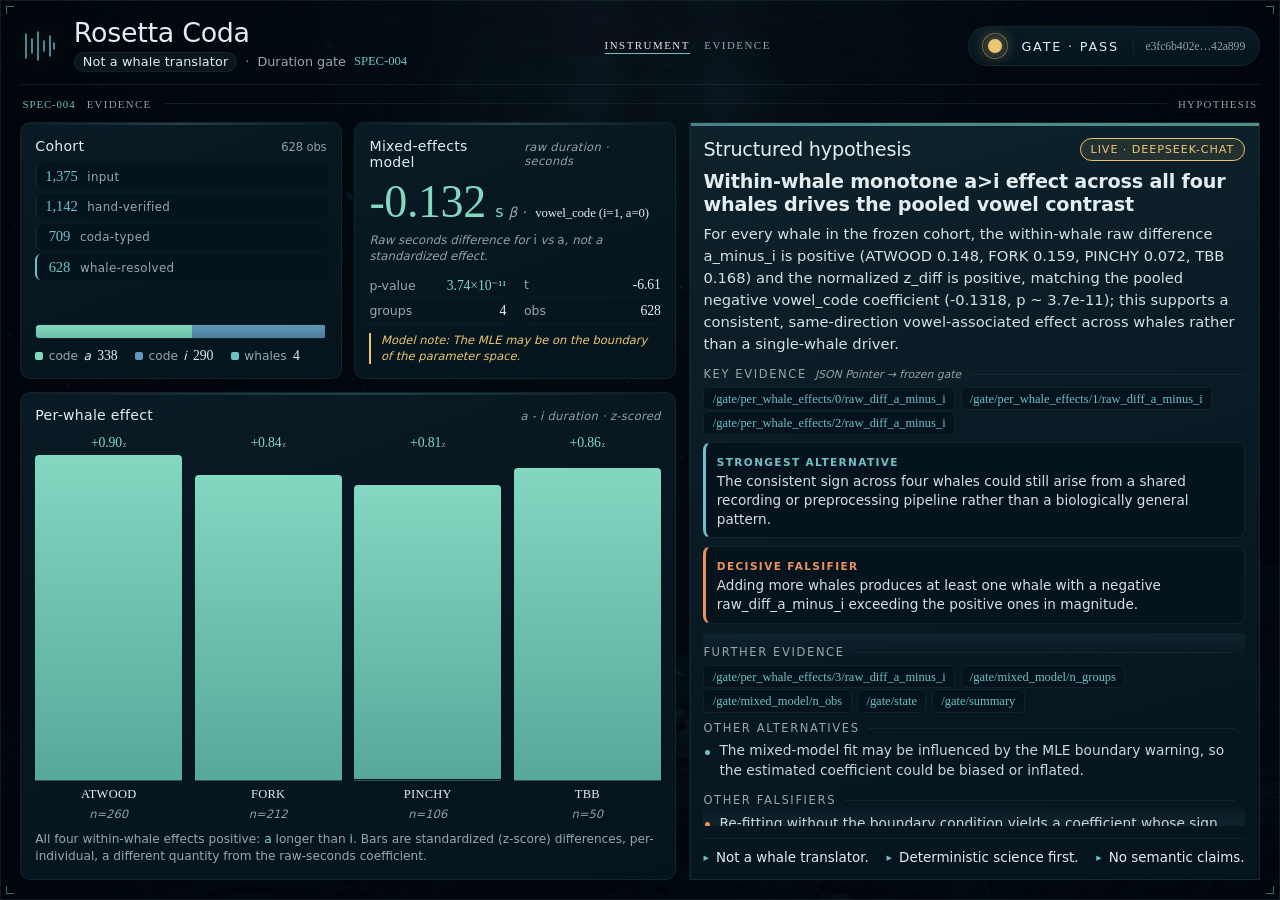
==== commit a6691bf3: "style: rayas largas fuera del texto visible em/en dashes y signo menos tipografico reemplazados en d" ====
--- a/demo/index.html
+++ b/demo/index.html
@@ -5,7 +5,7 @@
   <meta name="viewport" content="width=device-width, initial-scale=1" />
   <meta http-equiv="refresh" content="0; url=/" />
   <link rel="canonical" href="/" />
-  <title>Rosetta Coda — Duration Gate Instrument</title>
+  <title>Rosetta Coda: Duration Gate Instrument</title>
   <script>location.replace("/");</script>
 </head>
 <body>
